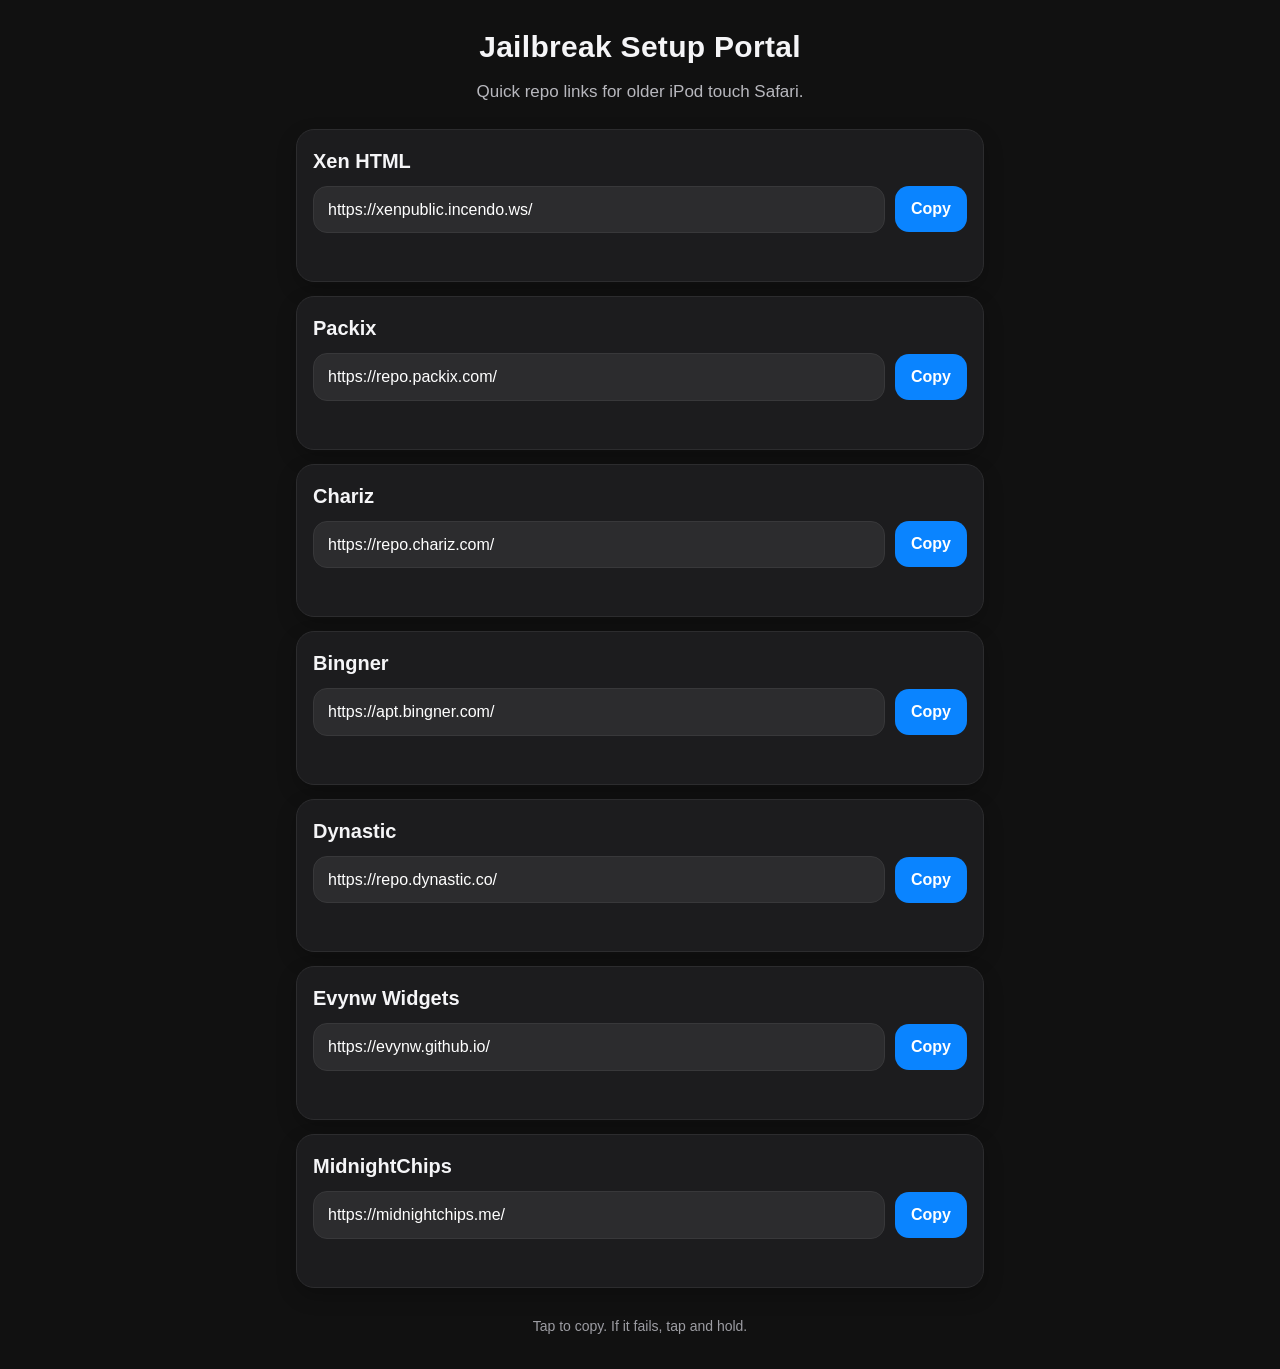
==== jailbreak/index.html @ dbe232d3 "added personal webpage" ====
<!DOCTYPE html>
<html lang="en">
  <head>
    <meta charset="UTF-8" />
    <meta name="viewport" content="width=device-width, initial-scale=1.0, viewport-fit=cover" />
    <meta
      name="description"
      content="A lightweight jailbreak repository list with copy buttons designed for older Safari browsers."
    />
    <title>Jailbreak Setup Portal</title>
    <style>
      html {
        -webkit-text-size-adjust: 100%;
      }

      body {
        margin: 0;
        padding: 0;
        background: #111111;
        color: #f5f5f7;
        font-family: -apple-system, BlinkMacSystemFont, "Helvetica Neue", Arial, sans-serif;
        line-height: 1.5;
      }

      * {
        box-sizing: border-box;
      }

      .page {
        width: 100%;
        max-width: 720px;
        margin: 0 auto;
        padding: 24px 16px 32px;
      }

      .header {
        text-align: center;
        margin-bottom: 24px;
      }

      .title {
        margin: 0;
        font-size: 30px;
        font-weight: 700;
        letter-spacing: 0.01em;
      }

      .subtitle {
        margin: 10px 0 0;
        font-size: 17px;
        color: #b8b8be;
      }

      .repo-list {
        margin: 0;
        padding: 0;
        list-style: none;
      }

      .repo-item {
        margin-bottom: 14px;
      }

      .card {
        background: #1c1c1e;
        border: 1px solid #2c2c2e;
        border-radius: 18px;
        padding: 16px;
        box-shadow: 0 8px 20px rgba(0, 0, 0, 0.22);
      }

      .repo-name {
        margin: 0 0 10px;
        font-size: 20px;
        font-weight: 700;
      }

      .repo-actions {
        display: table;
        width: 100%;
        border-spacing: 0;
      }

      .repo-url-wrap,
      .repo-button-wrap {
        display: table-cell;
        vertical-align: middle;
      }

      .repo-button-wrap {
        width: 1%;
        padding-left: 10px;
      }

      .repo-url {
        width: 100%;
        min-height: 46px;
        padding: 12px 14px;
        border: 1px solid #38383a;
        border-radius: 14px;
        background: #2c2c2e;
        color: #ffffff;
        font-size: 16px;
        line-height: 1.35;
        appearance: none;
        -webkit-appearance: none;
      }

      .repo-url:focus {
        outline: none;
        border-color: #0a84ff;
        box-shadow: 0 0 0 2px rgba(10, 132, 255, 0.22);
      }

      .copy-button {
        min-height: 46px;
        padding: 0 16px;
        border: 0;
        border-radius: 14px;
        background: #0a84ff;
        color: #ffffff;
        font-size: 16px;
        font-weight: 600;
        cursor: pointer;
        -webkit-appearance: none;
        appearance: none;
      }

      .copy-button:active {
        background: #0067d6;
      }

      .status {
        margin-top: 10px;
        min-height: 22px;
        font-size: 14px;
        color: #8ed0ff;
      }

      .footer {
        margin-top: 28px;
        text-align: center;
        font-size: 14px;
        color: #9d9da3;
      }

      @media screen and (max-width: 520px) {
        .page {
          padding: 20px 14px 28px;
        }

        .title {
          font-size: 27px;
        }

        .repo-actions,
        .repo-url-wrap,
        .repo-button-wrap {
          display: block;
          width: 100%;
        }

        .repo-button-wrap {
          padding-left: 0;
          padding-top: 10px;
        }

        .copy-button {
          width: 100%;
        }
      }
    </style>
  </head>
  <body>
    <main class="page">
      <header class="header">
        <h1 class="title">Jailbreak Setup Portal</h1>
        <p class="subtitle">Quick repo links for older iPod touch Safari.</p>
      </header>

      <ul class="repo-list">
        <li class="repo-item">
          <section class="card">
            <h2 class="repo-name">Xen HTML</h2>
            <div class="repo-actions">
              <div class="repo-url-wrap">
                <input
                  class="repo-url"
                  type="text"
                  readonly
                  value="https://xenpublic.incendo.ws/"
                  aria-label="Xen HTML repository URL"
                />
              </div>
              <div class="repo-button-wrap">
                <button class="copy-button" type="button">Copy</button>
              </div>
            </div>
            <div class="status" aria-live="polite"></div>
          </section>
        </li>

        <li class="repo-item">
          <section class="card">
            <h2 class="repo-name">Packix</h2>
            <div class="repo-actions">
              <div class="repo-url-wrap">
                <input
                  class="repo-url"
                  type="text"
                  readonly
                  value="https://repo.packix.com/"
                  aria-label="Packix repository URL"
                />
              </div>
              <div class="repo-button-wrap">
                <button class="copy-button" type="button">Copy</button>
              </div>
            </div>
            <div class="status" aria-live="polite"></div>
          </section>
        </li>

        <li class="repo-item">
          <section class="card">
            <h2 class="repo-name">Chariz</h2>
            <div class="repo-actions">
              <div class="repo-url-wrap">
                <input
                  class="repo-url"
                  type="text"
                  readonly
                  value="https://repo.chariz.com/"
                  aria-label="Chariz repository URL"
                />
              </div>
              <div class="repo-button-wrap">
                <button class="copy-button" type="button">Copy</button>
              </div>
            </div>
            <div class="status" aria-live="polite"></div>
          </section>
        </li>

        <li class="repo-item">
          <section class="card">
            <h2 class="repo-name">Bingner</h2>
            <div class="repo-actions">
              <div class="repo-url-wrap">
                <input
                  class="repo-url"
                  type="text"
                  readonly
                  value="https://apt.bingner.com/"
                  aria-label="Bingner repository URL"
                />
              </div>
              <div class="repo-button-wrap">
                <button class="copy-button" type="button">Copy</button>
              </div>
            </div>
            <div class="status" aria-live="polite"></div>
          </section>
        </li>

        <li class="repo-item">
          <section class="card">
            <h2 class="repo-name">Dynastic</h2>
            <div class="repo-actions">
              <div class="repo-url-wrap">
                <input
                  class="repo-url"
                  type="text"
                  readonly
                  value="https://repo.dynastic.co/"
                  aria-label="Dynastic repository URL"
                />
              </div>
              <div class="repo-button-wrap">
                <button class="copy-button" type="button">Copy</button>
              </div>
            </div>
            <div class="status" aria-live="polite"></div>
          </section>
        </li>

        <li class="repo-item">
          <section class="card">
            <h2 class="repo-name">Evynw Widgets</h2>
            <div class="repo-actions">
              <div class="repo-url-wrap">
                <input
                  class="repo-url"
                  type="text"
                  readonly
                  value="https://evynw.github.io/"
                  aria-label="Evynw Widgets repository URL"
                />
              </div>
              <div class="repo-button-wrap">
                <button class="copy-button" type="button">Copy</button>
              </div>
            </div>
            <div class="status" aria-live="polite"></div>
          </section>
        </li>

        <li class="repo-item">
          <section class="card">
            <h2 class="repo-name">MidnightChips</h2>
            <div class="repo-actions">
              <div class="repo-url-wrap">
                <input
                  class="repo-url"
                  type="text"
                  readonly
                  value="https://midnightchips.me/"
                  aria-label="MidnightChips repository URL"
                />
              </div>
              <div class="repo-button-wrap">
                <button class="copy-button" type="button">Copy</button>
              </div>
            </div>
            <div class="status" aria-live="polite"></div>
          </section>
        </li>
      </ul>

      <footer class="footer">Tap to copy. If it fails, tap and hold.</footer>
    </main>

    <script>
      (function () {
        function selectUrl(input) {
          input.focus();
          input.removeAttribute("readonly");
          input.select();
          if (input.setSelectionRange) {
            input.setSelectionRange(0, input.value.length);
          }
          input.setAttribute("readonly", "readonly");
        }

        function clearStatuses(statuses) {
          var i;
          for (i = 0; i < statuses.length; i += 1) {
            statuses[i].innerHTML = "";
          }
        }

        function attachCopyHandlers() {
          var buttons = document.getElementsByClassName("copy-button");
          var inputs = document.getElementsByClassName("repo-url");
          var statuses = document.getElementsByClassName("status");
          var i;

          for (i = 0; i < inputs.length; i += 1) {
            (function (input) {
              input.onclick = function () {
                selectUrl(input);
              };
            })(inputs[i]);
          }

          for (i = 0; i < buttons.length; i += 1) {
            (function (button, input, status) {
              button.onclick = function () {
                var copied = false;

                clearStatuses(statuses);
                selectUrl(input);

                try {
                  copied = document.execCommand("copy");
                } catch (error) {
                  copied = false;
                }

                if (copied) {
                  status.innerHTML = "Copied to clipboard.";
                } else {
                  status.innerHTML = "Copy did not work. The link is selected for manual copy.";
                }
              };
            })(buttons[i], inputs[i], statuses[i]);
          }
        }

        if (document.readyState === "loading") {
          document.addEventListener("DOMContentLoaded", attachCopyHandlers);
        } else {
          attachCopyHandlers();
        }
      })();
    </script>
  </body>
</html>
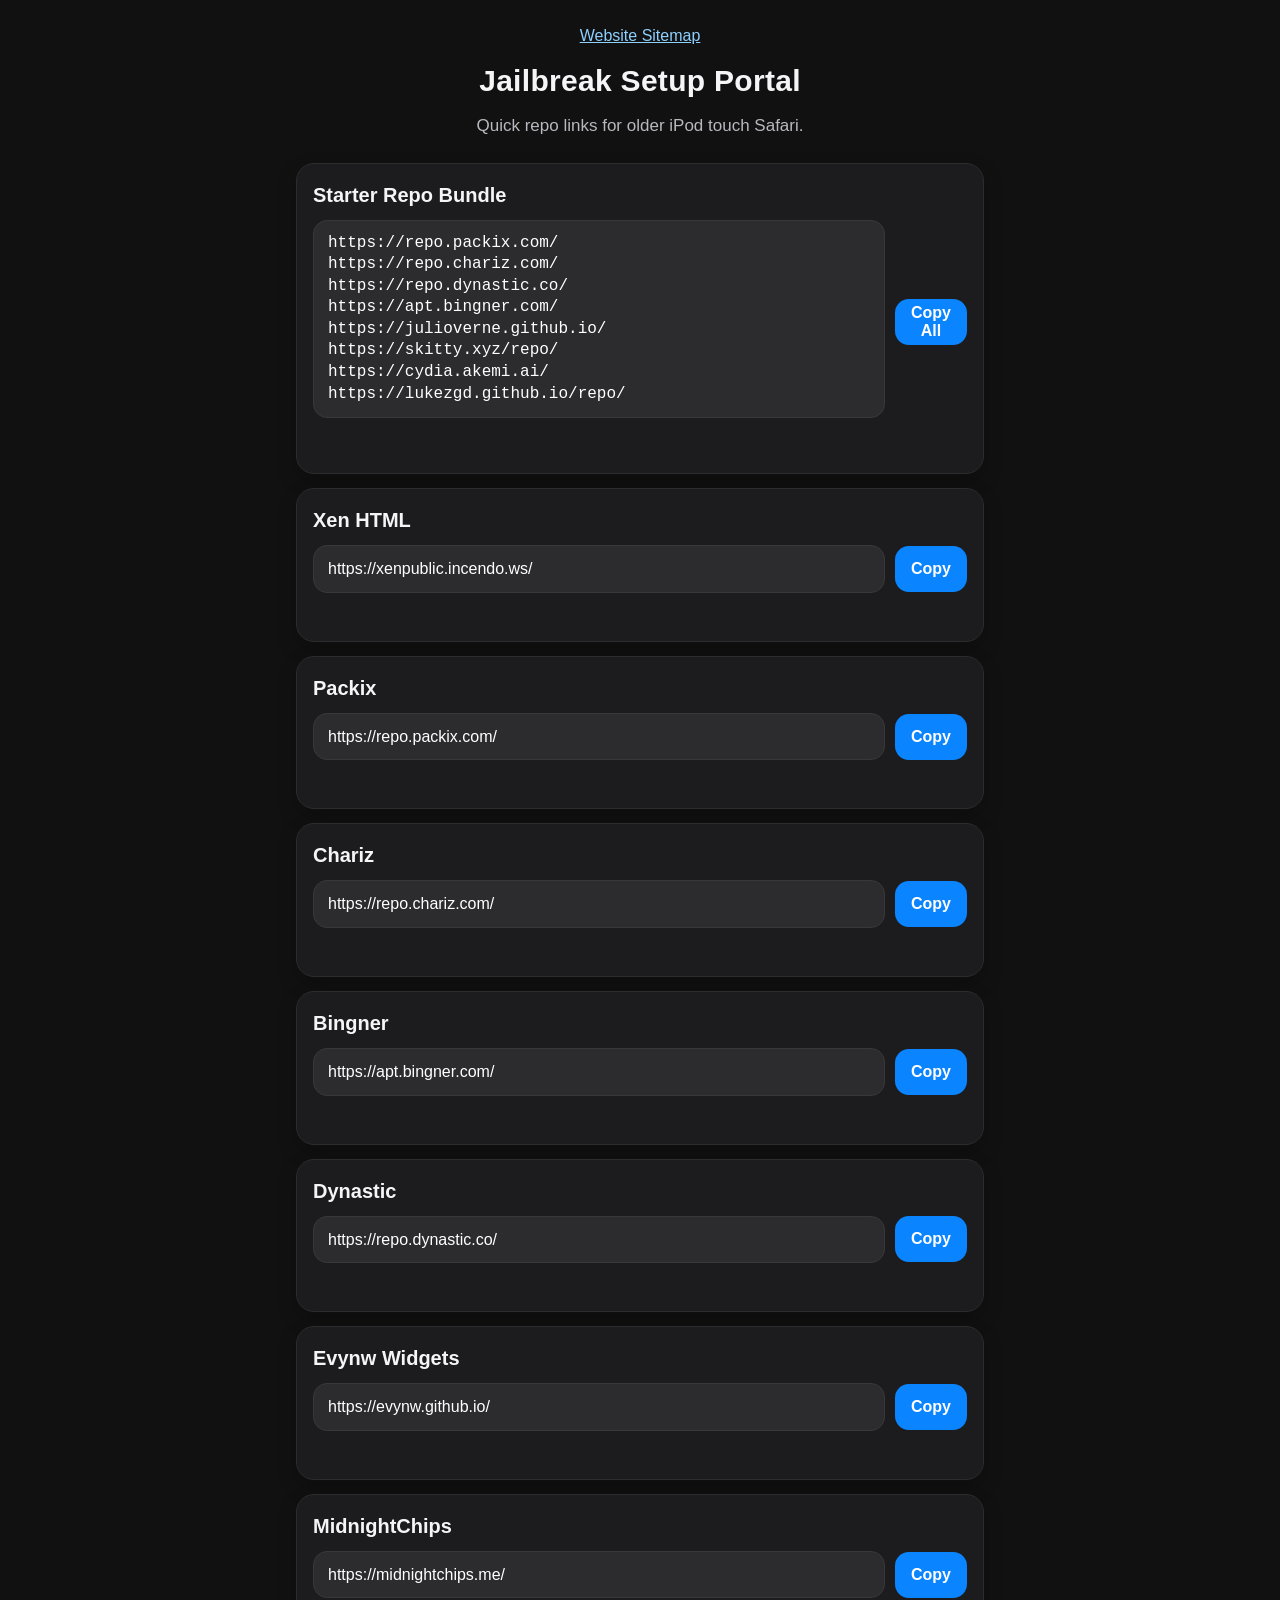
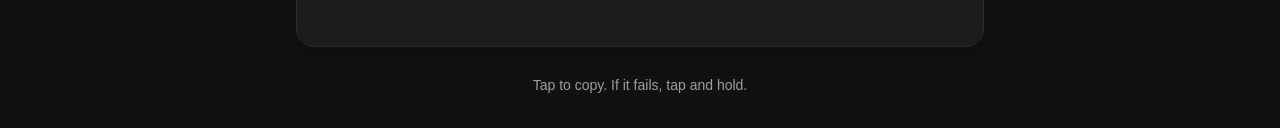
==== commit fb1ce04d: "Cleaning stuff up" ====
--- a/jailbreak/index.html
+++ b/jailbreak/index.html
@@ -38,6 +38,14 @@
         margin-bottom: 24px;
       }
 
+      .header-link {
+        margin: 0 0 10px;
+      }
+
+      .header-link a {
+        color: #8ed0ff;
+      }
+
       .title {
         margin: 0;
         font-size: 30px;
@@ -112,6 +120,12 @@
         box-shadow: 0 0 0 2px rgba(10, 132, 255, 0.22);
       }
 
+      .repo-url-multiline {
+        resize: none;
+        overflow: auto;
+        white-space: pre;
+      }
+
       .copy-button {
         min-height: 46px;
         padding: 0 16px;
@@ -174,6 +188,7 @@
   <body>
     <main class="page">
       <header class="header">
+        <p class="header-link"><a href="../sitemap.html">Website Sitemap</a></p>
         <h1 class="title">Jailbreak Setup Portal</h1>
         <p class="subtitle">Quick repo links for older iPod touch Safari.</p>
       </header>
@@ -181,6 +196,33 @@
       <ul class="repo-list">
         <li class="repo-item">
           <section class="card">
+            <h2 class="repo-name">Starter Repo Bundle</h2>
+            <div class="repo-actions">
+              <div class="repo-url-wrap">
+                <textarea
+                  class="repo-url repo-url-multiline"
+                  rows="8"
+                  readonly
+                  aria-label="Starter jailbreak repository bundle"
+                >https://repo.packix.com/
+https://repo.chariz.com/
+https://repo.dynastic.co/
+https://apt.bingner.com/
+https://julioverne.github.io/
+https://skitty.xyz/repo/
+https://cydia.akemi.ai/
+https://lukezgd.github.io/repo/</textarea>
+              </div>
+              <div class="repo-button-wrap">
+                <button class="copy-button" type="button">Copy All</button>
+              </div>
+            </div>
+            <div class="status" aria-live="polite"></div>
+          </section>
+        </li>
+
+        <li class="repo-item">
+          <section class="card">
             <h2 class="repo-name">Xen HTML</h2>
             <div class="repo-actions">
               <div class="repo-url-wrap">
@@ -332,14 +374,22 @@
 
     <script>
       (function () {
-        function selectUrl(input) {
-          input.focus();
-          input.removeAttribute("readonly");
-          input.select();
-          if (input.setSelectionRange) {
-            input.setSelectionRange(0, input.value.length);
+        function setReadonlyState(field, enabled) {
+          if (enabled) {
+            field.setAttribute("readonly", "readonly");
+          } else {
+            field.removeAttribute("readonly");
           }
-          input.setAttribute("readonly", "readonly");
+        }
+
+        function selectUrl(field) {
+          field.focus();
+          setReadonlyState(field, false);
+          field.select();
+          if (field.setSelectionRange) {
+            field.setSelectionRange(0, field.value.length);
+          }
+          setReadonlyState(field, true);
         }
 
         function clearStatuses(statuses) {
